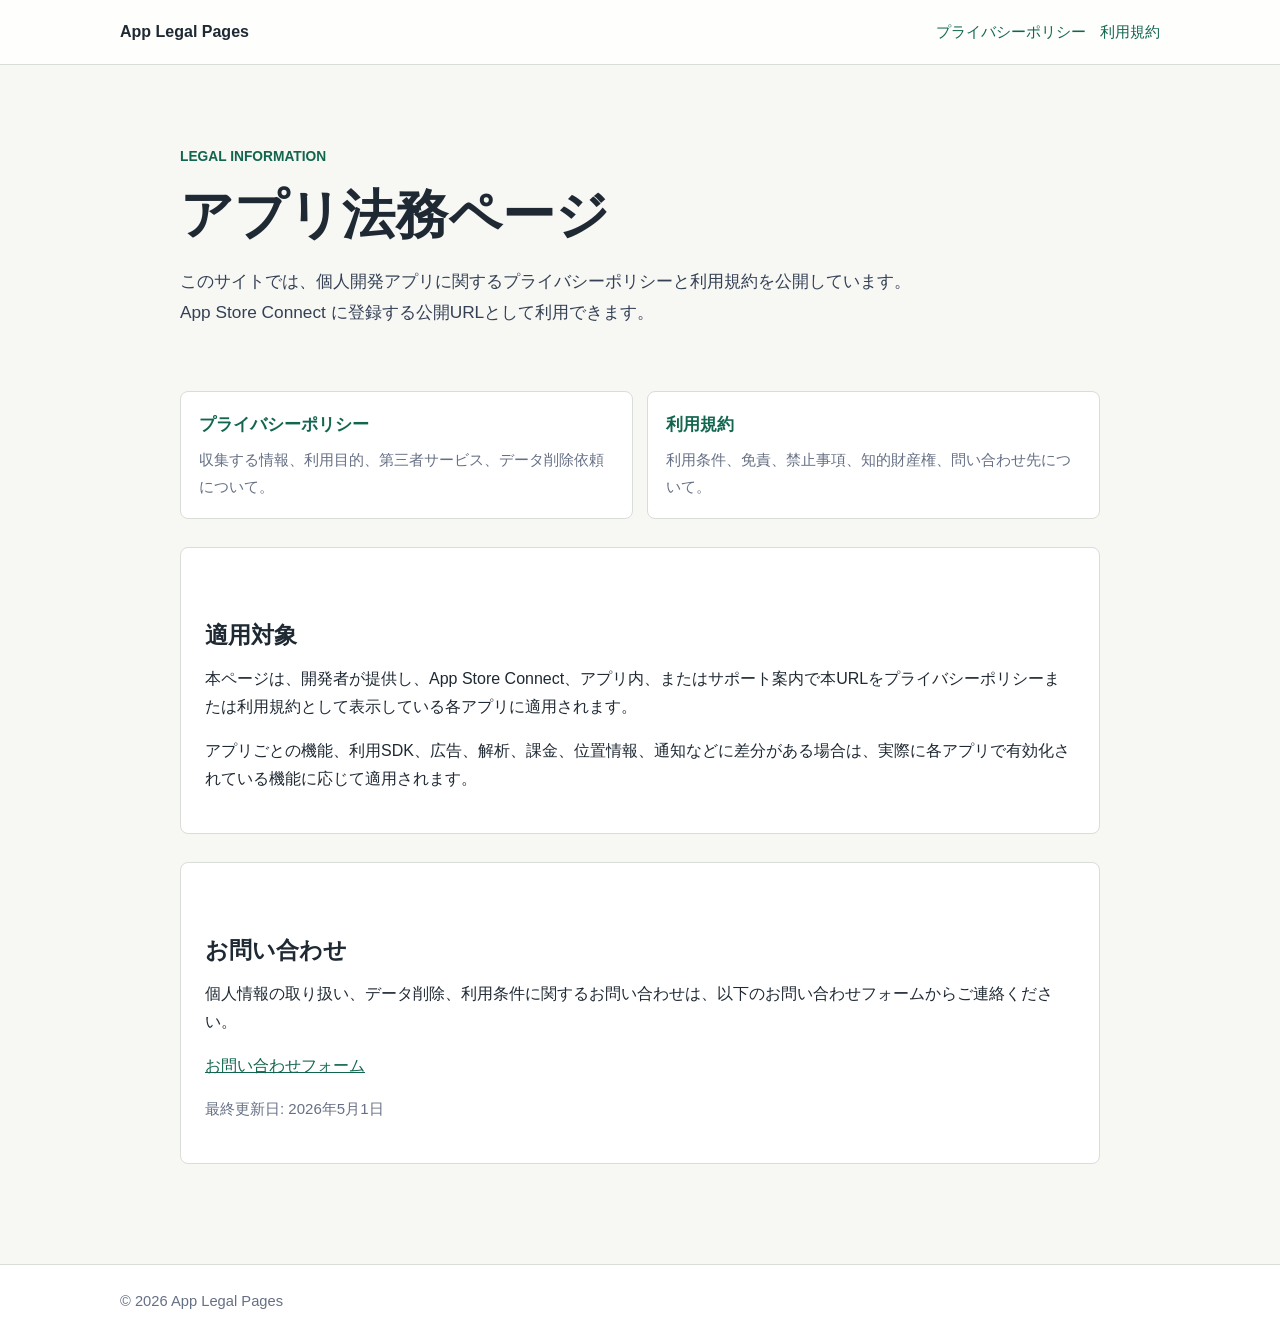
==== index.html @ a13c31f7 "no message" ====
<!doctype html>
<html lang="ja">
<head>
  <meta charset="utf-8">
  <meta name="viewport" content="width=device-width, initial-scale=1">
  <title>アプリ法務ページ</title>
  <meta name="description" content="個人開発アプリのプライバシーポリシーと利用規約を掲載しています。">
  <link rel="stylesheet" href="assets/styles.css">
</head>
<body>
  <header class="site-header">
    <nav class="nav" aria-label="主要ナビゲーション">
      <a class="brand" href="index.html">App Legal Pages</a>
      <div class="nav-links">
        <a href="privacy-policy.html">プライバシーポリシー</a>
        <a href="terms-of-use.html">利用規約</a>
      </div>
    </nav>
  </header>

  <main>
    <section class="hero">
      <p class="eyebrow">Legal Information</p>
      <h1>アプリ法務ページ</h1>
      <p class="lead">このサイトでは、個人開発アプリに関するプライバシーポリシーと利用規約を公開しています。App Store Connect に登録する公開URLとして利用できます。</p>
    </section>

    <section class="link-grid" aria-label="法務ページ一覧">
      <a class="action-link" href="privacy-policy.html">
        <strong>プライバシーポリシー</strong>
        <span>収集する情報、利用目的、第三者サービス、データ削除依頼について。</span>
      </a>
      <a class="action-link" href="terms-of-use.html">
        <strong>利用規約</strong>
        <span>利用条件、免責、禁止事項、知的財産権、問い合わせ先について。</span>
      </a>
    </section>

    <section class="panel">
      <h2>適用対象</h2>
      <p>本ページは、開発者が提供し、App Store Connect、アプリ内、またはサポート案内で本URLをプライバシーポリシーまたは利用規約として表示している各アプリに適用されます。</p>
      <p>アプリごとの機能、利用SDK、広告、解析、課金、位置情報、通知などに差分がある場合は、実際に各アプリで有効化されている機能に応じて適用されます。</p>
    </section>

    <section class="panel">
      <h2>お問い合わせ</h2>
      <p>個人情報の取り扱い、データ削除、利用条件に関するお問い合わせは、以下のお問い合わせフォームからご連絡ください。</p>
      <p><a href="https://forms.gle/YtQSMnFPDuYubuL5A" rel="noopener">お問い合わせフォーム</a></p>
      <p class="meta">最終更新日: 2026年5月1日</p>
    </section>
  </main>

  <footer class="site-footer">
    <div class="footer-inner">&copy; 2026 App Legal Pages</div>
  </footer>
</body>
</html>
---- assets/styles.css ----
:root {
  color-scheme: light;
  --bg: #f7f7f4;
  --paper: #ffffff;
  --ink: #1f2933;
  --muted: #667085;
  --line: #d9ded7;
  --accent: #1b7f64;
  --accent-strong: #12664f;
  --soft: #eef7f2;
}

* {
  box-sizing: border-box;
}

html {
  font-family: -apple-system, BlinkMacSystemFont, "Hiragino Sans", "Hiragino Kaku Gothic ProN", "Noto Sans JP", "Segoe UI", sans-serif;
  line-height: 1.75;
  color: var(--ink);
  background: var(--bg);
}

body {
  margin: 0;
}

.site-header {
  border-bottom: 1px solid var(--line);
  background: rgba(255, 255, 255, 0.86);
}

.nav {
  width: min(1040px, calc(100% - 32px));
  margin: 0 auto;
  min-height: 64px;
  display: flex;
  align-items: center;
  justify-content: space-between;
  gap: 16px;
}

.brand {
  color: var(--ink);
  font-weight: 700;
  text-decoration: none;
}

.nav-links {
  display: flex;
  align-items: center;
  gap: 14px;
  flex-wrap: wrap;
}

.nav-links a {
  color: var(--accent-strong);
  font-size: 0.95rem;
  text-decoration: none;
}

.nav-links a:hover {
  text-decoration: underline;
}

main {
  width: min(920px, calc(100% - 32px));
  margin: 0 auto;
  padding: 48px 0 72px;
}

.hero {
  padding: 32px 0 24px;
}

.eyebrow {
  margin: 0 0 10px;
  color: var(--accent-strong);
  font-size: 0.86rem;
  font-weight: 700;
  letter-spacing: 0;
  text-transform: uppercase;
}

h1,
h2,
h3 {
  line-height: 1.35;
  letter-spacing: 0;
}

h1 {
  margin: 0 0 16px;
  font-size: clamp(2rem, 6vw, 3.3rem);
}

h2 {
  margin: 44px 0 14px;
  padding-top: 4px;
  font-size: 1.45rem;
}

h3 {
  margin: 28px 0 10px;
  font-size: 1.08rem;
}

p {
  margin: 0 0 16px;
}

.lead {
  max-width: 760px;
  color: #344054;
  font-size: 1.08rem;
}

.panel {
  margin: 28px 0;
  padding: 24px;
  border: 1px solid var(--line);
  border-radius: 8px;
  background: var(--paper);
}

.link-grid {
  display: grid;
  grid-template-columns: repeat(auto-fit, minmax(240px, 1fr));
  gap: 14px;
  margin-top: 24px;
}

.action-link {
  min-height: 116px;
  padding: 18px;
  border: 1px solid var(--line);
  border-radius: 8px;
  background: var(--paper);
  color: var(--ink);
  text-decoration: none;
}

.action-link strong {
  display: block;
  margin-bottom: 8px;
  color: var(--accent-strong);
  font-size: 1.05rem;
}

.action-link span {
  display: block;
  color: var(--muted);
  font-size: 0.94rem;
}

.action-link:hover {
  border-color: var(--accent);
}

.meta {
  color: var(--muted);
  font-size: 0.94rem;
}

.notice {
  padding: 16px 18px;
  border-left: 4px solid var(--accent);
  background: var(--soft);
}

ul {
  padding-left: 1.35rem;
}

li {
  margin: 0 0 8px;
}

.table-wrap {
  overflow-x: auto;
  margin: 18px 0;
  border: 1px solid var(--line);
  border-radius: 8px;
  background: var(--paper);
}

table {
  width: 100%;
  min-width: 620px;
  border-collapse: collapse;
}

th,
td {
  padding: 12px 14px;
  border-bottom: 1px solid var(--line);
  text-align: left;
  vertical-align: top;
}

th {
  background: #f0f3ef;
  font-weight: 700;
}

tr:last-child td {
  border-bottom: 0;
}

a {
  color: var(--accent-strong);
}

.site-footer {
  border-top: 1px solid var(--line);
  background: #ffffff;
}

.footer-inner {
  width: min(1040px, calc(100% - 32px));
  margin: 0 auto;
  padding: 24px 0;
  color: var(--muted);
  font-size: 0.92rem;
}

@media (max-width: 640px) {
  .nav {
    align-items: flex-start;
    flex-direction: column;
    padding: 14px 0;
  }

  main {
    padding-top: 28px;
  }

  .panel {
    padding: 18px;
  }
}
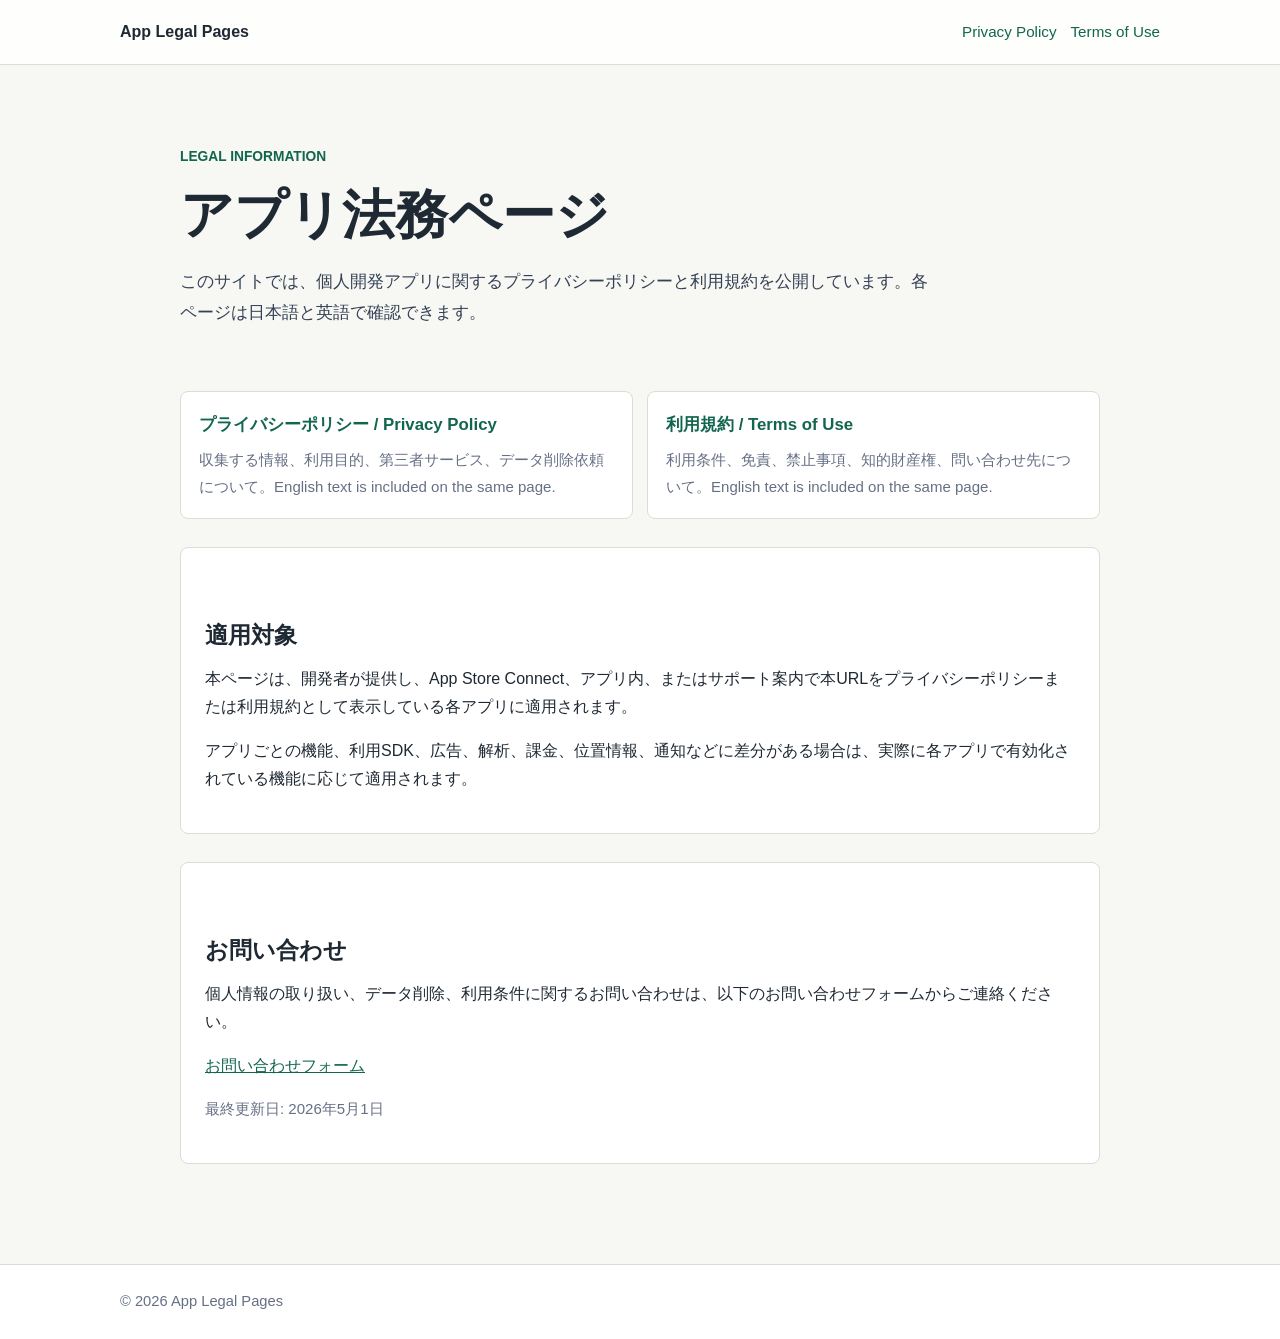
==== commit f150e0f6: "Add English legal page text" ====
--- a/index.html
+++ b/index.html
@@ -12,8 +12,8 @@
     <nav class="nav" aria-label="主要ナビゲーション">
       <a class="brand" href="index.html">App Legal Pages</a>
       <div class="nav-links">
-        <a href="privacy-policy.html">プライバシーポリシー</a>
-        <a href="terms-of-use.html">利用規約</a>
+        <a href="privacy-policy.html">Privacy Policy</a>
+        <a href="terms-of-use.html">Terms of Use</a>
       </div>
     </nav>
   </header>
@@ -22,17 +22,17 @@
     <section class="hero">
       <p class="eyebrow">Legal Information</p>
       <h1>アプリ法務ページ</h1>
-      <p class="lead">このサイトでは、個人開発アプリに関するプライバシーポリシーと利用規約を公開しています。App Store Connect に登録する公開URLとして利用できます。</p>
+      <p class="lead">このサイトでは、個人開発アプリに関するプライバシーポリシーと利用規約を公開しています。各ページは日本語と英語で確認できます。</p>
     </section>
 
     <section class="link-grid" aria-label="法務ページ一覧">
       <a class="action-link" href="privacy-policy.html">
-        <strong>プライバシーポリシー</strong>
-        <span>収集する情報、利用目的、第三者サービス、データ削除依頼について。</span>
+        <strong>プライバシーポリシー / Privacy Policy</strong>
+        <span>収集する情報、利用目的、第三者サービス、データ削除依頼について。English text is included on the same page.</span>
       </a>
       <a class="action-link" href="terms-of-use.html">
-        <strong>利用規約</strong>
-        <span>利用条件、免責、禁止事項、知的財産権、問い合わせ先について。</span>
+        <strong>利用規約 / Terms of Use</strong>
+        <span>利用条件、免責、禁止事項、知的財産権、問い合わせ先について。English text is included on the same page.</span>
       </a>
     </section>
 
--- a/assets/styles.css
+++ b/assets/styles.css
@@ -168,6 +168,36 @@
   background: var(--soft);
 }
 
+.language-switch {
+  display: flex;
+  flex-wrap: wrap;
+  gap: 10px;
+  margin: 22px 0 0;
+}
+
+.language-switch a {
+  display: inline-flex;
+  align-items: center;
+  min-height: 40px;
+  padding: 7px 13px;
+  border: 1px solid var(--line);
+  border-radius: 8px;
+  background: var(--paper);
+  color: var(--accent-strong);
+  font-weight: 700;
+  text-decoration: none;
+}
+
+.language-switch a:hover {
+  border-color: var(--accent);
+}
+
+.language-section {
+  margin-top: 56px;
+  padding-top: 32px;
+  border-top: 1px solid var(--line);
+}
+
 ul {
   padding-left: 1.35rem;
 }
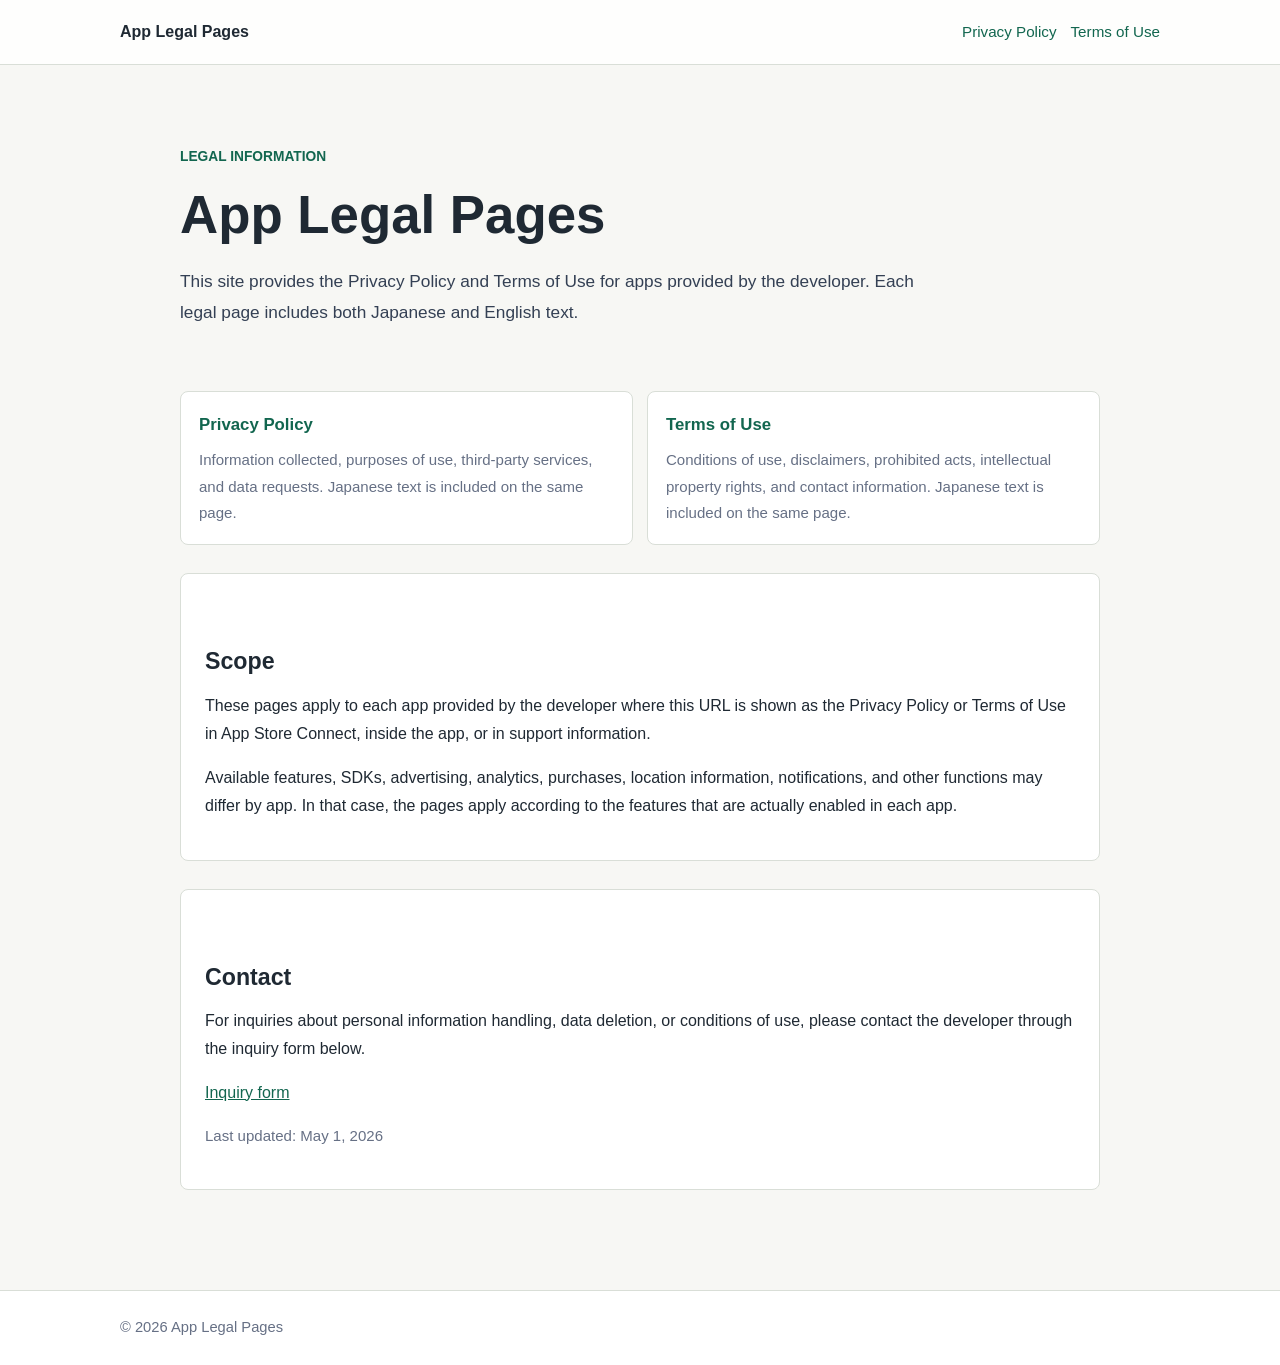
==== commit 5dfecb45: "Show English legal pages first" ====
--- a/index.html
+++ b/index.html
@@ -1,15 +1,15 @@
 <!doctype html>
-<html lang="ja">
+<html lang="en">
 <head>
   <meta charset="utf-8">
   <meta name="viewport" content="width=device-width, initial-scale=1">
-  <title>アプリ法務ページ</title>
-  <meta name="description" content="個人開発アプリのプライバシーポリシーと利用規約を掲載しています。">
+  <title>App Legal Pages</title>
+  <meta name="description" content="Privacy Policy and Terms of Use for apps provided by the developer.">
   <link rel="stylesheet" href="assets/styles.css">
 </head>
 <body>
   <header class="site-header">
-    <nav class="nav" aria-label="主要ナビゲーション">
+    <nav class="nav" aria-label="Primary navigation">
       <a class="brand" href="index.html">App Legal Pages</a>
       <div class="nav-links">
         <a href="privacy-policy.html">Privacy Policy</a>
@@ -21,32 +21,32 @@
   <main>
     <section class="hero">
       <p class="eyebrow">Legal Information</p>
-      <h1>アプリ法務ページ</h1>
-      <p class="lead">このサイトでは、個人開発アプリに関するプライバシーポリシーと利用規約を公開しています。各ページは日本語と英語で確認できます。</p>
+      <h1>App Legal Pages</h1>
+      <p class="lead">This site provides the Privacy Policy and Terms of Use for apps provided by the developer. Each legal page includes both Japanese and English text.</p>
     </section>
 
-    <section class="link-grid" aria-label="法務ページ一覧">
+    <section class="link-grid" aria-label="Legal pages">
       <a class="action-link" href="privacy-policy.html">
-        <strong>プライバシーポリシー / Privacy Policy</strong>
-        <span>収集する情報、利用目的、第三者サービス、データ削除依頼について。English text is included on the same page.</span>
+        <strong>Privacy Policy</strong>
+        <span>Information collected, purposes of use, third-party services, and data requests. Japanese text is included on the same page.</span>
       </a>
       <a class="action-link" href="terms-of-use.html">
-        <strong>利用規約 / Terms of Use</strong>
-        <span>利用条件、免責、禁止事項、知的財産権、問い合わせ先について。English text is included on the same page.</span>
+        <strong>Terms of Use</strong>
+        <span>Conditions of use, disclaimers, prohibited acts, intellectual property rights, and contact information. Japanese text is included on the same page.</span>
       </a>
     </section>
 
     <section class="panel">
-      <h2>適用対象</h2>
-      <p>本ページは、開発者が提供し、App Store Connect、アプリ内、またはサポート案内で本URLをプライバシーポリシーまたは利用規約として表示している各アプリに適用されます。</p>
-      <p>アプリごとの機能、利用SDK、広告、解析、課金、位置情報、通知などに差分がある場合は、実際に各アプリで有効化されている機能に応じて適用されます。</p>
+      <h2>Scope</h2>
+      <p>These pages apply to each app provided by the developer where this URL is shown as the Privacy Policy or Terms of Use in App Store Connect, inside the app, or in support information.</p>
+      <p>Available features, SDKs, advertising, analytics, purchases, location information, notifications, and other functions may differ by app. In that case, the pages apply according to the features that are actually enabled in each app.</p>
     </section>
 
     <section class="panel">
-      <h2>お問い合わせ</h2>
-      <p>個人情報の取り扱い、データ削除、利用条件に関するお問い合わせは、以下のお問い合わせフォームからご連絡ください。</p>
-      <p><a href="https://forms.gle/YtQSMnFPDuYubuL5A" rel="noopener">お問い合わせフォーム</a></p>
-      <p class="meta">最終更新日: 2026年5月1日</p>
+      <h2>Contact</h2>
+      <p>For inquiries about personal information handling, data deletion, or conditions of use, please contact the developer through the inquiry form below.</p>
+      <p><a href="https://forms.gle/YtQSMnFPDuYubuL5A" rel="noopener">Inquiry form</a></p>
+      <p class="meta">Last updated: May 1, 2026</p>
     </section>
   </main>
 
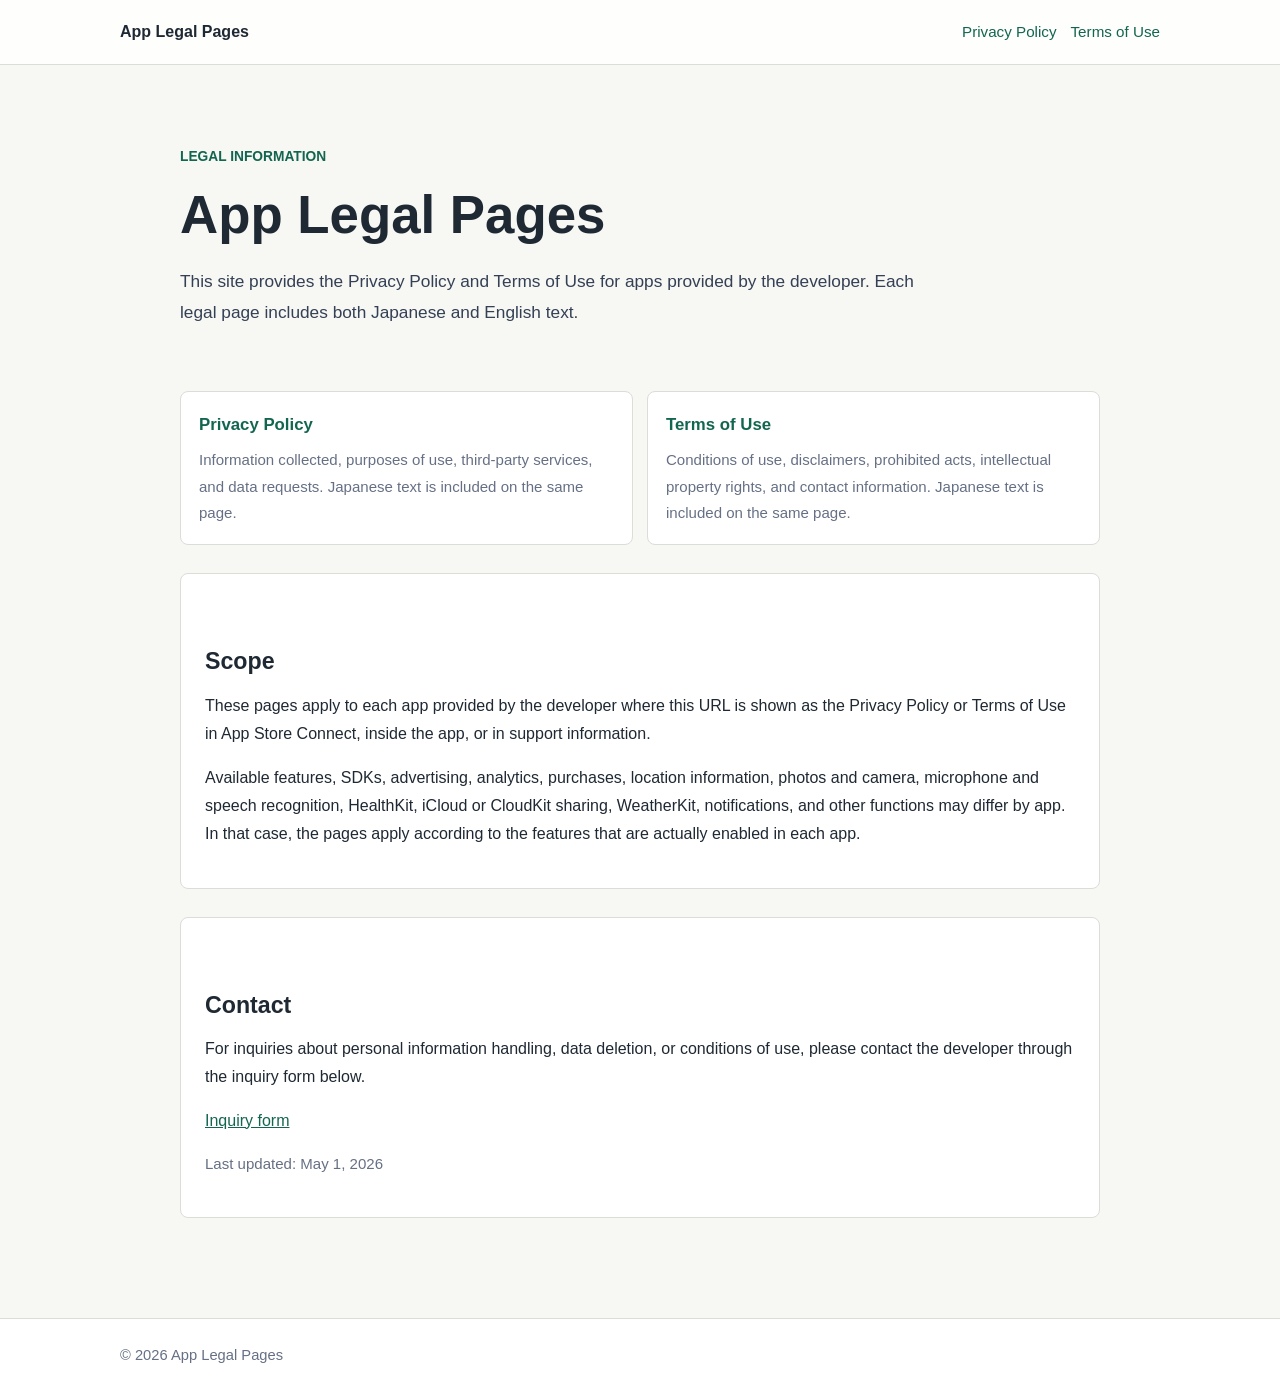
==== commit 1e410dc4: "Update legal pages for app privacy coverage" ====
--- a/index.html
+++ b/index.html
@@ -39,7 +39,7 @@
     <section class="panel">
       <h2>Scope</h2>
       <p>These pages apply to each app provided by the developer where this URL is shown as the Privacy Policy or Terms of Use in App Store Connect, inside the app, or in support information.</p>
-      <p>Available features, SDKs, advertising, analytics, purchases, location information, notifications, and other functions may differ by app. In that case, the pages apply according to the features that are actually enabled in each app.</p>
+      <p>Available features, SDKs, advertising, analytics, purchases, location information, photos and camera, microphone and speech recognition, HealthKit, iCloud or CloudKit sharing, WeatherKit, notifications, and other functions may differ by app. In that case, the pages apply according to the features that are actually enabled in each app.</p>
     </section>
 
     <section class="panel">
